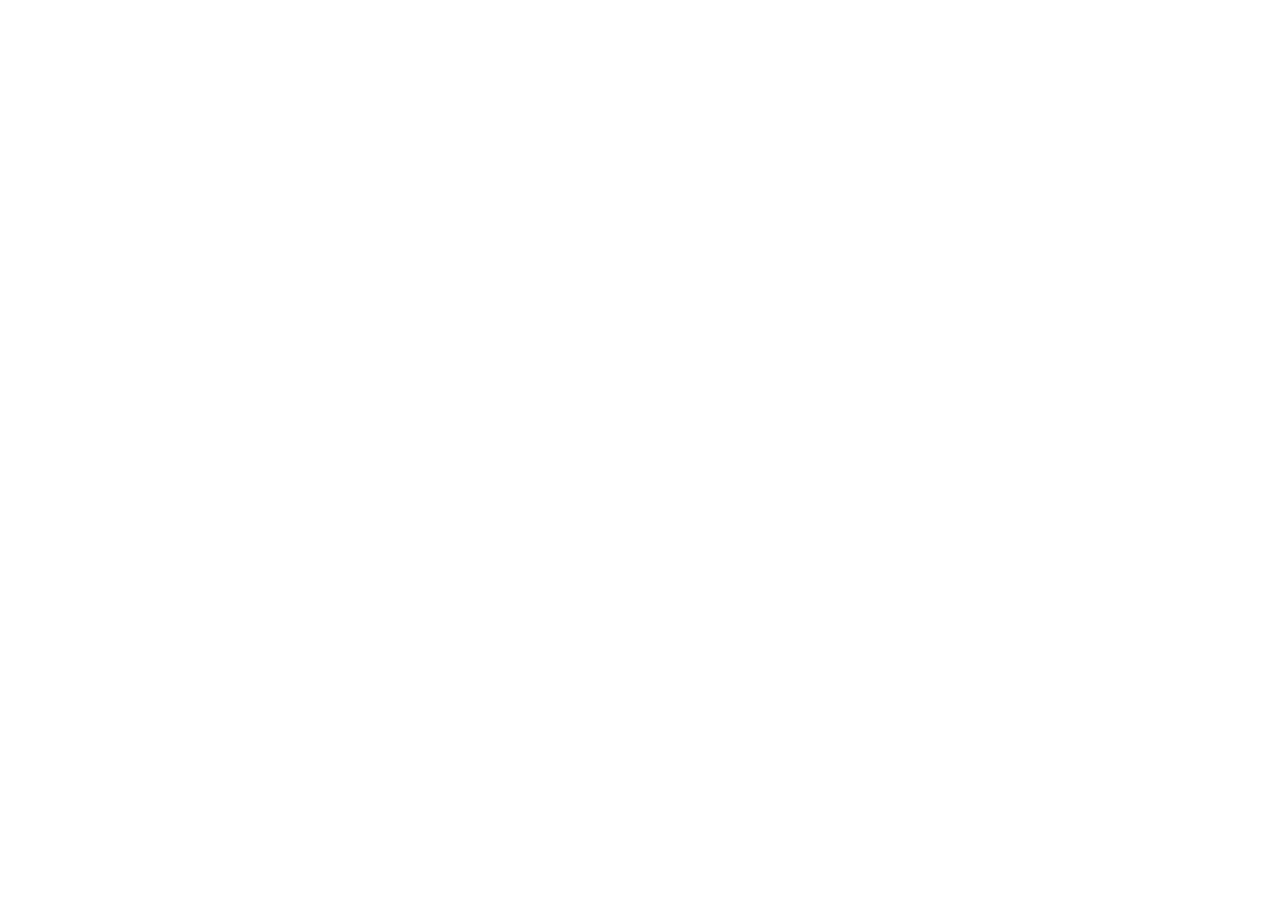
==== Index.html @ 544a240e "20.03.2026" ====
<!DOCTYPE html>
<html lang="fr">

<head>
    <meta charset="UTF-8">
    <meta name="viewport" content="width=device-width, initial-scale=1.0">
    <title>Document</title>
</head>

<body>

</body>

</html>
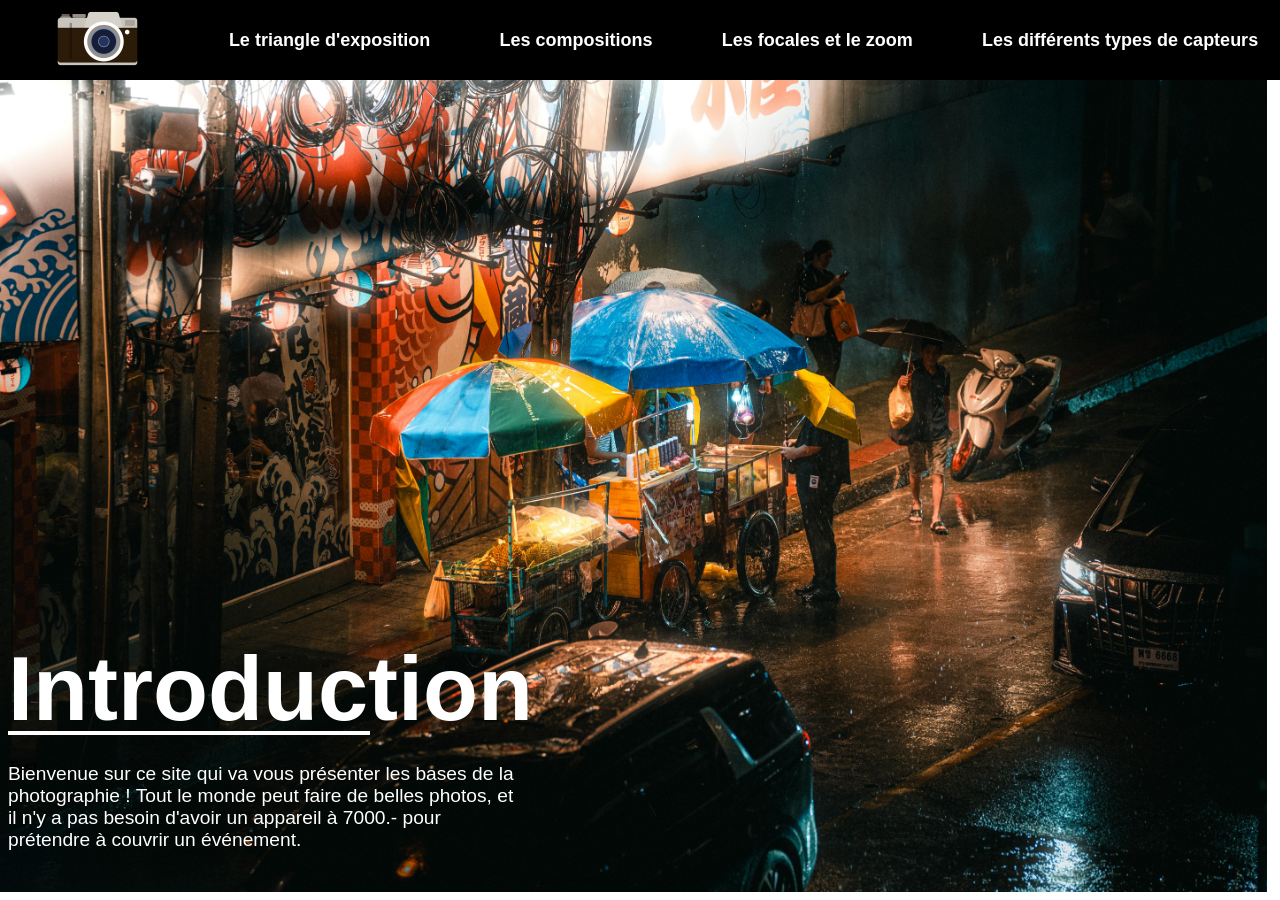
==== commit 0c726b69: "27.03.2026" ====
--- a/Index.html
+++ b/Index.html
@@ -3,12 +3,45 @@
 
 <head>
     <meta charset="UTF-8">
+    <link rel="stylesheet" type="text/css" href="StylePage.css">
     <meta name="viewport" content="width=device-width, initial-scale=1.0">
-    <title>Document</title>
+    <title>Les bases de la Photographie</title>
 </head>
 
 <body>
-
+    <header>
+        <div class="HeaderBanner">
+            <a href="Index.html"><img src="img/Camera.png" alt=""></a>
+            <a href="">
+                <p>Le triangle d'exposition</p>
+            </a>
+            <a href="">
+                <p>Les compositions</p>
+            </a>
+            <a href="">
+                <p>Les focales et le zoom</p>
+            </a>
+            <a href="">
+                <p>Les différents types de capteurs</p>
+            </a>
+        </div>
+    </header>
+    <main>
+        <div class="headerMain">
+            <img src="img/FondAccueil.jpg" alt="">
+            <h1>Introduction</h1><hr>
+            <div class="ZoneText">
+                <p>Bienvenue sur ce site qui va vous présenter les bases de la photographie ! Tout le monde peut faire
+                    de
+                    belles photos, et il n'y a pas besoin d'avoir un appareil à 7000.- pour prétendre à couvrir un
+                    événement.
+                </p>
+            </div>
+        </div>
+    </main>
+    <footer>
+        <p>Test</p>
+    </footer>
 </body>
 
 </html>
--- a/StylePage.css
+++ b/StylePage.css
@@ -0,0 +1,80 @@
+* {
+    font-family: Arial, Helvetica, serif;
+}
+
+.HeaderBanner {
+    display: flex;
+    flex-direction: row;
+    justify-content: space-around;
+    align-items: center;
+    position: fixed;
+    background-color: black;
+    height: 80px;
+    width: 101%;
+    z-index: 10;
+    margin-left: -8px;
+    margin-top: -8px;
+}
+
+.HeaderBanner img {
+    height: 75px;
+}
+
+.HeaderBanner a:link,
+a:visited,
+a:link:active,
+a:visited:active,
+a:hover {
+    color: white;
+    text-decoration: none;
+    cursor: pointer;
+}
+
+.HeaderBanner p:hover {
+    border-bottom: white solid 1px;
+}
+
+.HeaderBanner p {
+    font-size: large;
+    font-weight: bold;
+}
+
+main {
+    display: flex;
+    flex-direction: column;
+    width: 100%;
+}
+
+main h1 {
+    position: relative;
+    font-size: 90px;
+    margin-top: -250px;
+    z-index: 11;
+    color: white;
+}
+
+main hr {
+    position: relative;
+    width: 28vw;
+    border: 2px white solid;
+    color: white;
+    background-color: white;
+    z-index: 11;
+    margin-left: 0;
+    margin-top: -70px;
+}
+
+main img {
+    margin: -8px;
+    width: 99vw;
+    z-index: 1;
+}
+
+.ZoneText {
+    position: absolute;
+    font-size: larger;
+    width: 40vw;
+    margin-top: 0px;
+    z-index: 11;
+    color: white;
+}
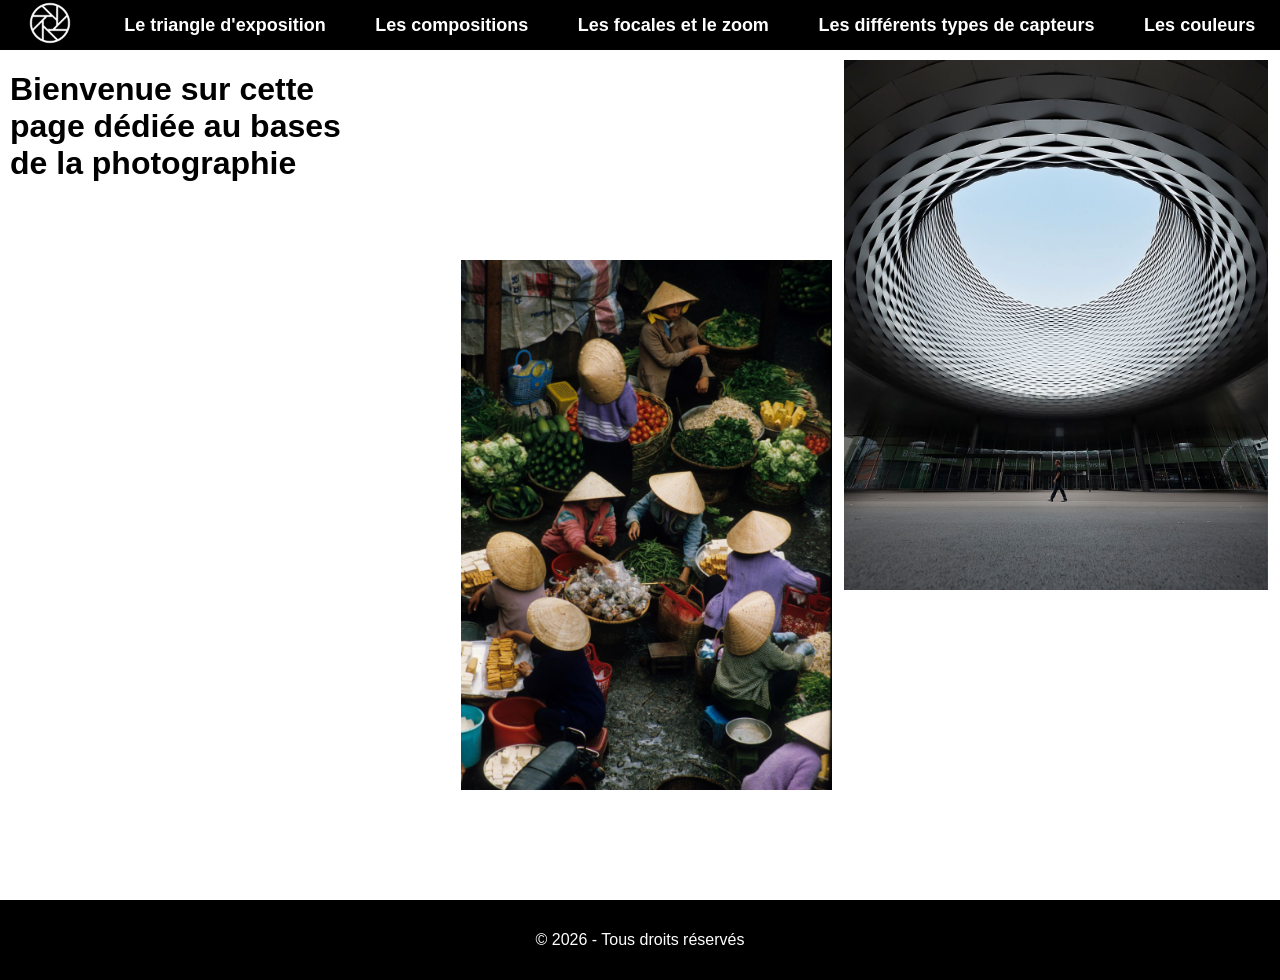
==== commit 1824f829: "01.05.2026" ====
--- a/Index.html
+++ b/Index.html
@@ -11,7 +11,7 @@
 <body>
     <header>
         <div class="HeaderBanner">
-            <a href="Index.html"><img src="img/Camera.png" alt=""></a>
+            <a href="Index.html"><img src="img/Logo.png" alt=""></a>
             <a href="">
                 <p>Le triangle d'exposition</p>
             </a>
@@ -24,23 +24,18 @@
             <a href="">
                 <p>Les différents types de capteurs</p>
             </a>
+            <a href="">
+                <p>Les couleurs</p>
+            </a>
         </div>
     </header>
     <main>
-        <div class="headerMain">
-            <img src="img/FondAccueil.jpg" alt="">
-            <h1>Introduction</h1><hr>
-            <div class="ZoneText">
-                <p>Bienvenue sur ce site qui va vous présenter les bases de la photographie ! Tout le monde peut faire
-                    de
-                    belles photos, et il n'y a pas besoin d'avoir un appareil à 7000.- pour prétendre à couvrir un
-                    événement.
-                </p>
-            </div>
-        </div>
+            <div class="GridTitle"><h1>Bienvenue sur cette page dédiée au bases de la photographie</h1></div>
+            <div class="BaselArchi"><img src="img/basel.jpg" alt=""></div>
+            <div class="StreetFood"><img src="img/StreetFood.jpg" alt=""></div>
     </main>
     <footer>
-        <p>Test</p>
+        <p>© 2026 - Tous droits réservés</p>
     </footer>
 </body>
 
--- a/StylePage.css
+++ b/StylePage.css
@@ -1,5 +1,9 @@
 * {
     font-family: Arial, Helvetica, serif;
+}
+
+body {
+    margin: 0;
 }
 
 .HeaderBanner {
@@ -7,17 +11,15 @@
     flex-direction: row;
     justify-content: space-around;
     align-items: center;
-    position: fixed;
+    position: absolute;
     background-color: black;
-    height: 80px;
-    width: 101%;
+    height: 50px;
+    width: 100%;
     z-index: 10;
-    margin-left: -8px;
-    margin-top: -8px;
 }
 
 .HeaderBanner img {
-    height: 75px;
+    height: 50px;
 }
 
 .HeaderBanner a:link,
@@ -40,35 +42,40 @@
 }
 
 main {
-    display: flex;
-    flex-direction: column;
-    width: 100%;
+    display: grid;
+    grid-template-columns: 30% 35% 35%;
+    grid-template-rows: 25% 25% 25% 25%;
+    height: 800px;
 }
 
-main h1 {
-    position: relative;
-    font-size: 90px;
-    margin-top: -250px;
-    z-index: 11;
-    color: white;
+.GridTitle {
+    display:flex;
+    margin-top: 50px;
+    margin-left: 10px;
 }
 
-main hr {
-    position: relative;
-    width: 28vw;
-    border: 2px white solid;
-    color: white;
-    background-color: white;
-    z-index: 11;
-    margin-left: 0;
-    margin-top: -70px;
+.BaselArchi {
+    display: flex;
+    grid-row: 1/4;
+    grid-column: 3;
+    margin-top: 60px;
+    margin-bottom: 10px;
+    justify-content: center;
 }
 
-main img {
-    margin: -8px;
-    width: 99vw;
-    z-index: 1;
+.BaselArchi img {
+    max-height: 600px;
 }
+
+.StreetFood {
+    display: flex;
+    grid-row: 2/5;
+    grid-column: 2;
+    margin-top: 60px;
+    margin-bottom: 10px;
+    justify-content:flex-end;
+}
+
 
 .ZoneText {
     position: absolute;
@@ -77,4 +84,17 @@
     margin-top: 0px;
     z-index: 11;
     color: white;
+}
+
+footer {
+    margin-top: 100px;
+    width: 100%;
+    height: 80px;
+    display: flex;
+    position: relative;
+    color: white;
+    flex-wrap: wrap;
+    align-items: center;
+    justify-content: center;
+    background-color: black;
 }
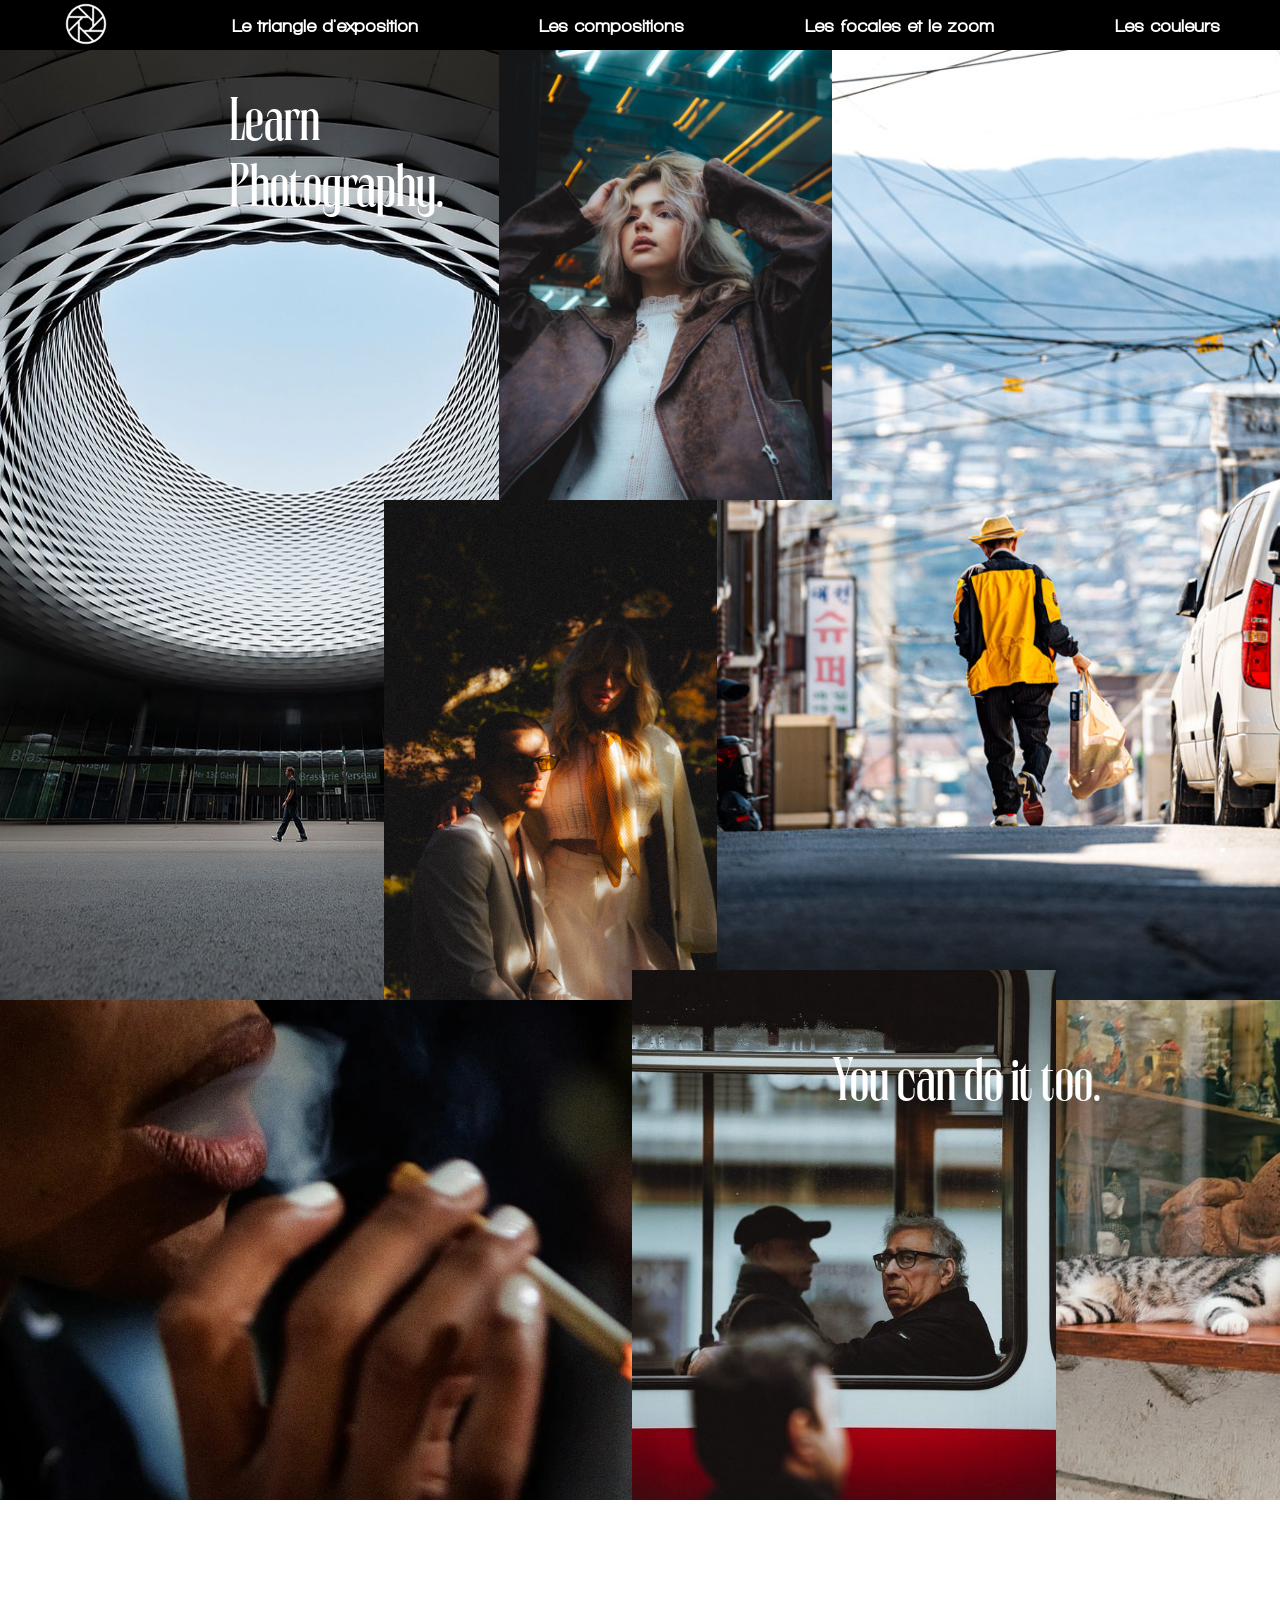
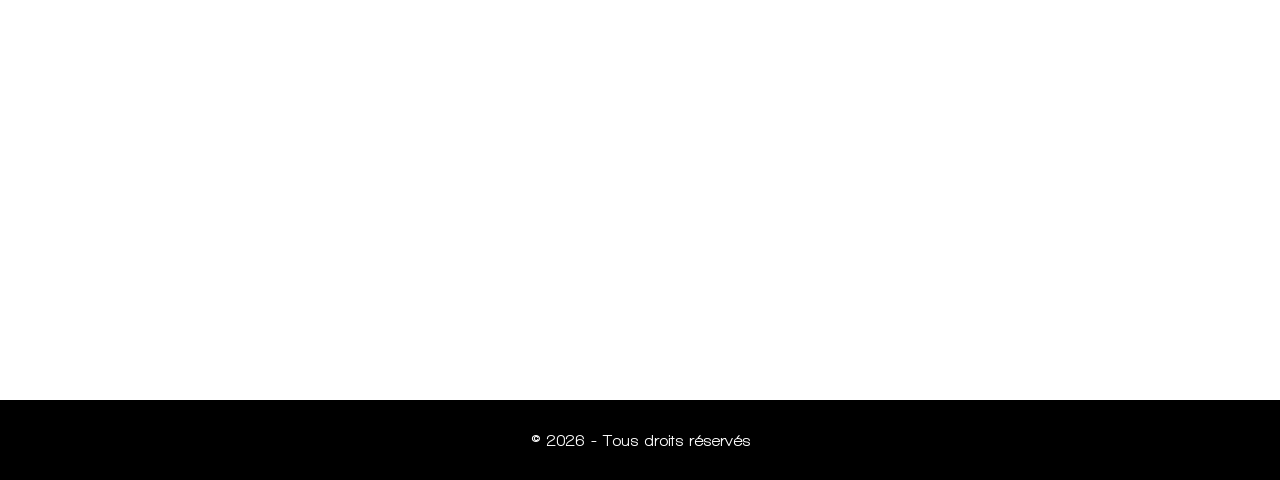
==== commit da38564c: "08.05.2026" ====
--- a/Index.html
+++ b/Index.html
@@ -21,8 +21,6 @@
             <a href="">
                 <p>Les focales et le zoom</p>
             </a>
-            <a href="">
-                <p>Les différents types de capteurs</p>
             </a>
             <a href="">
                 <p>Les couleurs</p>
@@ -30,9 +28,23 @@
         </div>
     </header>
     <main>
-            <div class="GridTitle"><h1>Bienvenue sur cette page dédiée au bases de la photographie</h1></div>
-            <div class="BaselArchi"><img src="img/basel.jpg" alt=""></div>
-            <div class="StreetFood"><img src="img/StreetFood.jpg" alt=""></div>
+        <div class="GridTitle">
+            <p>Learn Photography.</p>
+        </div>
+        <div class="BaselArchi"><img src="img/basel.jpg" alt=""></div>
+        <div class="SingleMan"><img src="img/yellowJacket.jpg" alt=""></div>
+        <div class="DuoPortrait"><img src="img/DuoPortrait.jpg" alt=""></div>
+        <div class="UrbanPortrait"><img src="img/UrbanPortrait.jpg" alt=""></div>
+        <div class="Parking"><img src="img/Parking.jpg" alt=""></div>
+        <div class="Ferrari"><img src="img/Ferrari.jpg" alt=""></div>
+        <div class="CloseUpCig"><img src="img/Clope.webp" alt=""></div>
+        <div class="OldManTrain"><img src="img/TrainMan.jfif" alt=""></div>
+        <div class="CafeMen"><img src="img/cafe.jfif" alt=""></div>
+        <div class="SleepingCat"><img src="img/SleepingCat.jfif" alt=""></div>
+        <div class="GridSecondTitle">
+            <p>You can do it too.</p>
+        </div>
+
     </main>
     <footer>
         <p>© 2026 - Tous droits réservés</p>
--- a/StylePage.css
+++ b/StylePage.css
@@ -1,5 +1,15 @@
+@font-face {
+    font-family: Walkway;
+    src: url('Fonts/Walkway\ UltraBold.ttf');
+}
+
+@font-face {
+    font-family: Audemars;
+    src: url('Fonts/JHCAudemars-Medium.otf');
+}
+
 * {
-    font-family: Arial, Helvetica, serif;
+    font-family: Walkway;
 }
 
 body {
@@ -15,7 +25,7 @@
     background-color: black;
     height: 50px;
     width: 100%;
-    z-index: 10;
+    z-index: 999;
 }
 
 .HeaderBanner img {
@@ -45,49 +55,126 @@
     display: grid;
     grid-template-columns: 30% 35% 35%;
     grid-template-rows: 25% 25% 25% 25%;
-    height: 800px;
+    height: 2000px;
 }
 
 .GridTitle {
-    display:flex;
+    display: flex;
     margin-top: 50px;
     margin-left: 10px;
+    grid-row: 1/1;
+    grid-column: 1;
+    z-index: 8;
+    width: 100%;
+}
+
+.GridTitle p {
+    color: white;
+    font-size: 50px;
+    margin-left: 220px;
+    margin-top: 40px;
+    font-family: Audemars;
+
 }
 
 .BaselArchi {
     display: flex;
-    grid-row: 1/4;
-    grid-column: 3;
-    margin-top: 60px;
-    margin-bottom: 10px;
+    grid-row: 1/3;
+    grid-column: 1;
+    margin-top: 50px;
     justify-content: center;
+    margin-left: 190px;
+    z-index: 6;
 }
 
-.BaselArchi img {
-    max-height: 600px;
+.SingleMan {
+    display: flex;
+    grid-row: 1/3;
+    grid-column: 3;
+    margin-top: 50px;
+    margin-right: 94px;
+    justify-content: center;
+    z-index: 3;
 }
 
-.StreetFood {
+.DuoPortrait {
     display: flex;
-    grid-row: 2/5;
+    grid-row: 2;
     grid-column: 2;
-    margin-top: 60px;
-    margin-bottom: 10px;
-    justify-content:flex-end;
+    z-index: 7;
 }
 
+.UrbanPortrait {
+    display: flex;
+    grid-row: 1;
+    grid-column: 2;
+    z-index: 6;
+    justify-self: flex-end;
+}
 
-.ZoneText {
-    position: absolute;
-    font-size: larger;
-    width: 40vw;
-    margin-top: 0px;
-    z-index: 11;
+.Parking {
+    display: flex;
+    grid-row: 1;
+    grid-column: 2;
+    margin-left: 128px;
+}
+
+.Ferrari {
+    display: flex;
+    grid-row: 2;
+    grid-column: 2;
+    justify-self: flex-end;
+    margin-right: 70px;
+}
+
+.CloseUpCig {
+    display: flex;
+    grid-row: 3;
+    grid-column: 1;
+    margin-top: 0;
+    z-index: 4;
+}
+
+.OldManTrain {
+    display: flex;
+    grid-row: 3;
+    grid-column: 3;
+    margin-top: -30px;
+    margin-left: -200px;
+    z-index: 7;
+}
+
+.CafeMen {
+    display: flex;
+    grid-row: 3;
+    grid-column: 2;
+    margin-left: 130px;
+}
+
+.SleepingCat {
+    display: flex;
+    grid-row: 3;
+    grid-column: 3;
+    overflow: hidden;
+    margin-left: 20px;
+}
+
+.GridSecondTitle {
+    display: flex;
+    z-index: 10;
     color: white;
+    white-space: nowrap;
+    font-size: 50px;
+    grid-row: 3;
+    grid-column: 3;
+}
+
+.GridSecondTitle p {
+    font-family: Audemars;
 }
 
 footer {
-    margin-top: 100px;
+
     width: 100%;
     height: 80px;
     display: flex;
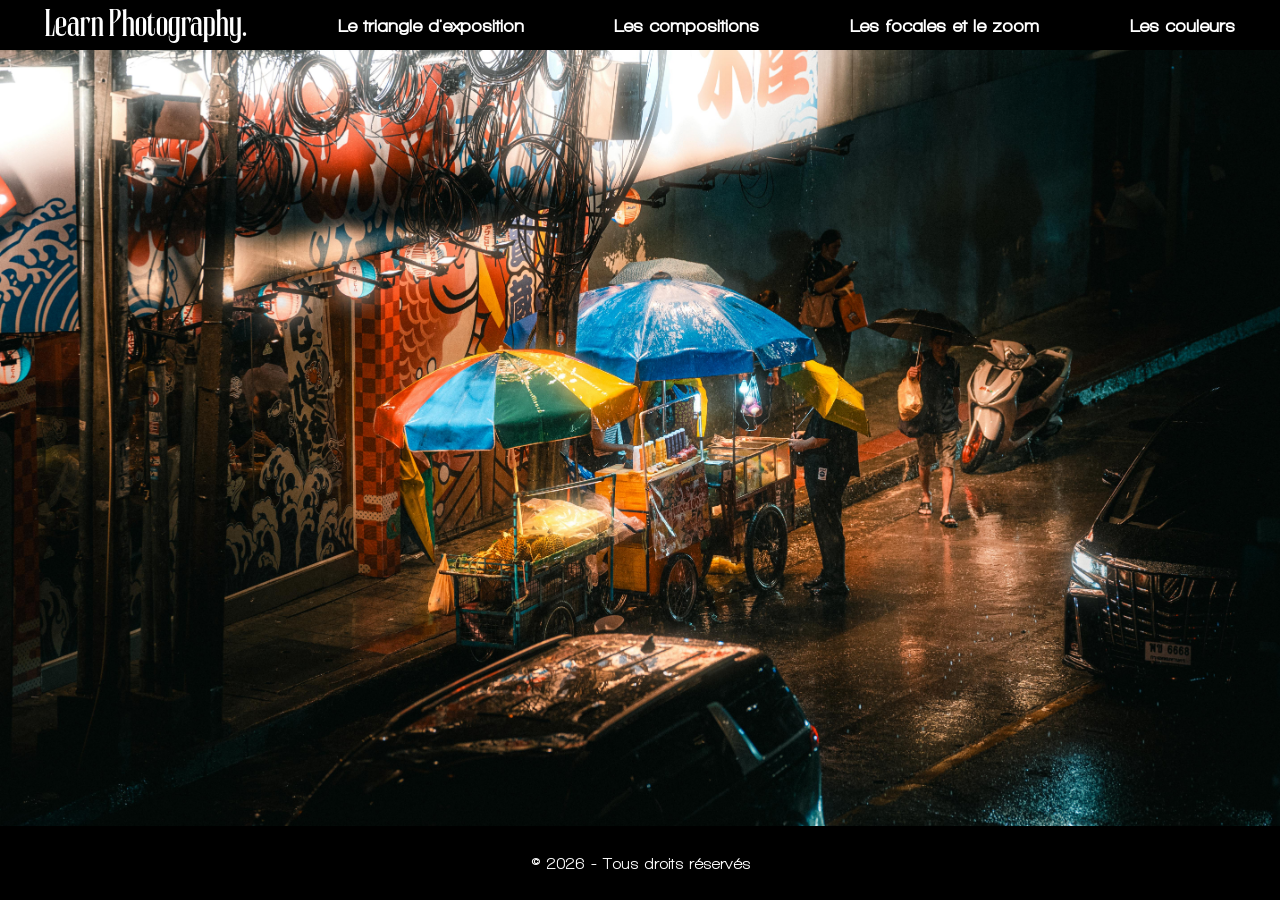
==== commit 360d5d4d: "22.05.2026" ====
--- a/Index.html
+++ b/Index.html
@@ -5,46 +5,31 @@
     <meta charset="UTF-8">
     <link rel="stylesheet" type="text/css" href="StylePage.css">
     <meta name="viewport" content="width=device-width, initial-scale=1.0">
-    <title>Les bases de la Photographie</title>
+    <title>Learn Photography.</title>
 </head>
 
 <body>
     <header>
         <div class="HeaderBanner">
-            <a href="Index.html"><img src="img/Logo.png" alt=""></a>
-            <a href="">
+            <a class="Title" href="Index.html"><p>Learn Photography.</p></a>
+            <a href="Triangle-Expo.html">
                 <p>Le triangle d'exposition</p>
             </a>
-            <a href="">
+            <a href="Compositions.html">
                 <p>Les compositions</p>
             </a>
-            <a href="">
+            <a href="Focales-Zoom.html">
                 <p>Les focales et le zoom</p>
             </a>
-            </a>
-            <a href="">
+            <a href="Couleurs.html">
                 <p>Les couleurs</p>
             </a>
         </div>
     </header>
     <main>
-        <div class="GridTitle">
-            <p>Learn Photography.</p>
+        <div class="Background">
+            <img src="img/FondAccueil.jpg" alt="">
         </div>
-        <div class="BaselArchi"><img src="img/basel.jpg" alt=""></div>
-        <div class="SingleMan"><img src="img/yellowJacket.jpg" alt=""></div>
-        <div class="DuoPortrait"><img src="img/DuoPortrait.jpg" alt=""></div>
-        <div class="UrbanPortrait"><img src="img/UrbanPortrait.jpg" alt=""></div>
-        <div class="Parking"><img src="img/Parking.jpg" alt=""></div>
-        <div class="Ferrari"><img src="img/Ferrari.jpg" alt=""></div>
-        <div class="CloseUpCig"><img src="img/Clope.webp" alt=""></div>
-        <div class="OldManTrain"><img src="img/TrainMan.jfif" alt=""></div>
-        <div class="CafeMen"><img src="img/cafe.jfif" alt=""></div>
-        <div class="SleepingCat"><img src="img/SleepingCat.jfif" alt=""></div>
-        <div class="GridSecondTitle">
-            <p>You can do it too.</p>
-        </div>
-
     </main>
     <footer>
         <p>© 2026 - Tous droits réservés</p>
--- a/StylePage.css
+++ b/StylePage.css
@@ -14,6 +14,9 @@
 
 body {
     margin: 0;
+    display: flex;
+    flex-direction: column;
+    height: 100vh;
 }
 
 .HeaderBanner {
@@ -21,7 +24,6 @@
     flex-direction: row;
     justify-content: space-around;
     align-items: center;
-    position: absolute;
     background-color: black;
     height: 50px;
     width: 100%;
@@ -51,137 +53,46 @@
     font-weight: bold;
 }
 
-main {
-    display: grid;
-    grid-template-columns: 30% 35% 35%;
-    grid-template-rows: 25% 25% 25% 25%;
-    height: 2000px;
+.Title p {
+    font-family: Audemars;
+    font-size: xx-large;
+    font-weight: lighter;
 }
 
-.GridTitle {
-    display: flex;
-    margin-top: 50px;
-    margin-left: 10px;
-    grid-row: 1/1;
-    grid-column: 1;
-    z-index: 8;
-    width: 100%;
+.Title p:hover {
+    border-bottom: none;
 }
 
-.GridTitle p {
-    color: white;
-    font-size: 50px;
-    margin-left: 220px;
-    margin-top: 40px;
-    font-family: Audemars;
-
+main {
+    flex: 1;
+    display: flex;
+    overflow: hidden;
 }
 
-.BaselArchi {
-    display: flex;
-    grid-row: 1/3;
-    grid-column: 1;
-    margin-top: 50px;
-    justify-content: center;
-    margin-left: 190px;
-    z-index: 6;
+.Background {
+    position: relative;
+    width: 100%;
+    height: 100%;
 }
 
-.SingleMan {
-    display: flex;
-    grid-row: 1/3;
-    grid-column: 3;
-    margin-top: 50px;
-    margin-right: 94px;
-    justify-content: center;
-    z-index: 3;
-}
-
-.DuoPortrait {
-    display: flex;
-    grid-row: 2;
-    grid-column: 2;
-    z-index: 7;
-}
-
-.UrbanPortrait {
-    display: flex;
-    grid-row: 1;
-    grid-column: 2;
-    z-index: 6;
-    justify-self: flex-end;
-}
-
-.Parking {
-    display: flex;
-    grid-row: 1;
-    grid-column: 2;
-    margin-left: 128px;
-}
-
-.Ferrari {
-    display: flex;
-    grid-row: 2;
-    grid-column: 2;
-    justify-self: flex-end;
-    margin-right: 70px;
-}
-
-.CloseUpCig {
-    display: flex;
-    grid-row: 3;
-    grid-column: 1;
-    margin-top: 0;
-    z-index: 4;
-}
-
-.OldManTrain {
-    display: flex;
-    grid-row: 3;
-    grid-column: 3;
-    margin-top: -30px;
-    margin-left: -200px;
-    z-index: 7;
-}
-
-.CafeMen {
-    display: flex;
-    grid-row: 3;
-    grid-column: 2;
-    margin-left: 130px;
-}
-
-.SleepingCat {
-    display: flex;
-    grid-row: 3;
-    grid-column: 3;
-    overflow: hidden;
-    margin-left: 20px;
-}
-
-.GridSecondTitle {
-    display: flex;
-    z-index: 10;
-    color: white;
-    white-space: nowrap;
-    font-size: 50px;
-    grid-row: 3;
-    grid-column: 3;
-}
-
-.GridSecondTitle p {
-    font-family: Audemars;
+.Background img {
+    width: 100%;
+    height: 100%;
+    object-fit: cover;
+    object-position: center;
+    display: block;
 }
 
 footer {
-
+    z-index: 2;
+    margin-bottom: 0;
     width: 100%;
-    height: 80px;
+    height: 74px;
     display: flex;
-    position: relative;
+    position: static;
     color: white;
     flex-wrap: wrap;
     align-items: center;
-    justify-content: center;
+    justify-content: space-around;
     background-color: black;
 }
